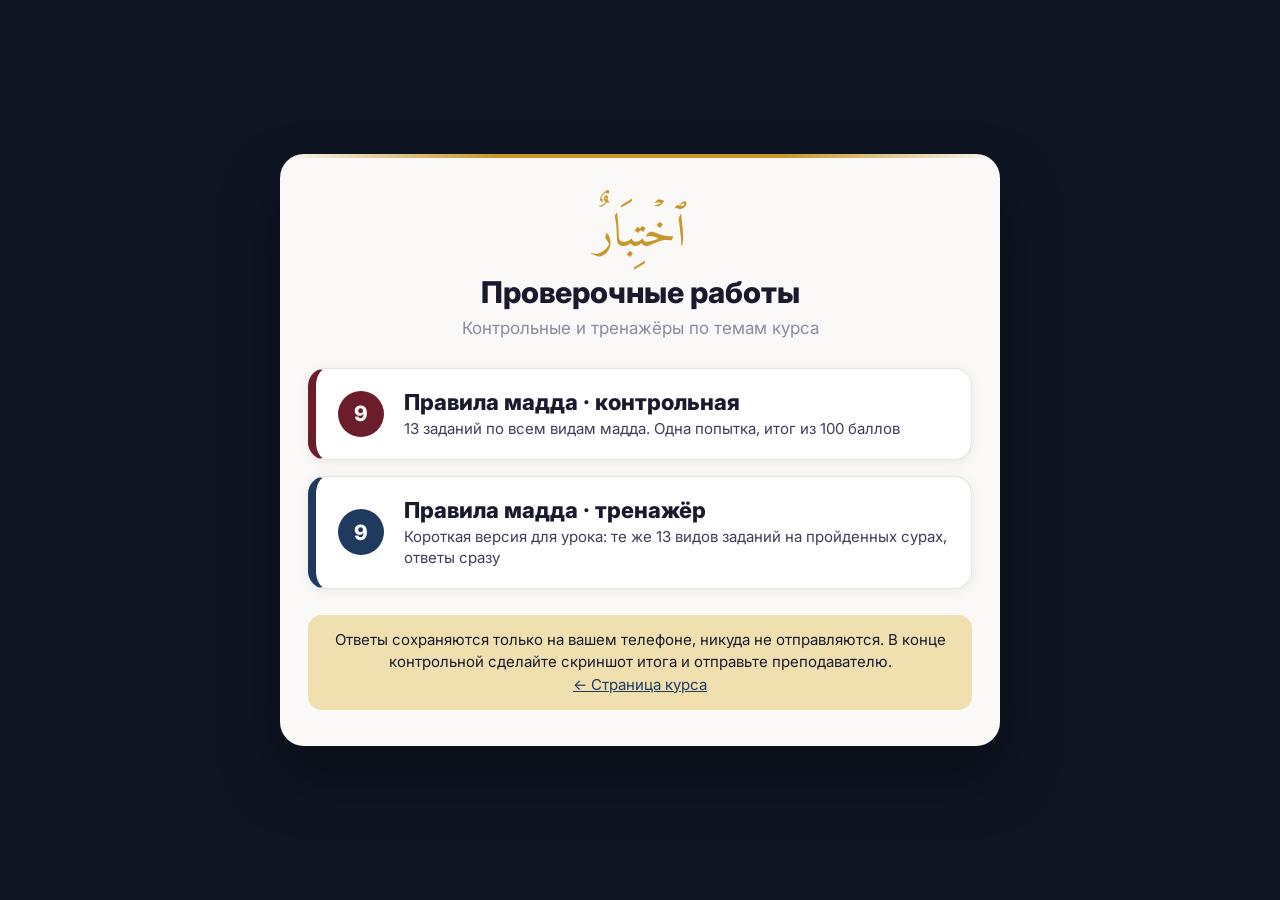
==== proverka/index.html @ 13a0b1c0 "Тренажёр по мадду: короткая версия для урока (45 мест вместо 71, Аль-Фаджр 25–28) Co-Authored-By: Cl" ====
<!DOCTYPE html>
<html lang="ru">
<head>
<meta charset="UTF-8">
<meta name="viewport" content="width=device-width, initial-scale=1.0, viewport-fit=cover">
<meta name="color-scheme" content="light only">
<meta name="description" content="Интерактивные уроки таджвида: правила чтения Корана с примерами из сур.">
<meta property="og:type" content="website">
<meta property="og:title" content="Курс таджвида">
<meta property="og:description" content="Интерактивные уроки · правила чтения Корана">
<meta property="og:url" content="https://dzhos7465-dotcom.github.io/tajweed-kurs/">
<meta property="og:image" content="https://dzhos7465-dotcom.github.io/tajweed-kurs/preview.jpg">
<meta property="og:image:width" content="1200">
<meta property="og:image:height" content="630">
<meta name="twitter:card" content="summary_large_image">
<meta name="twitter:image" content="https://dzhos7465-dotcom.github.io/tajweed-kurs/preview.jpg">
<title>Проверочные работы</title>
<link href="https://fonts.googleapis.com/css2?family=Inter:wght@400;600;800&family=Amiri:wght@700&display=swap" rel="stylesheet">
<style>
:root{--ink:#1a1a2e;--ink-mid:#3d3d5c;--ink-soft:#8a8aa0;--accent:#1e3a5f;--gold:#c8972a;--gold-light:#f0e0b0;--heavy:#6B1D2C;--bg:#faf9f7}
*{box-sizing:border-box;margin:0;padding:0}
body{background:#0f1623;font-family:Inter,-apple-system,sans-serif;min-height:100vh;display:flex;align-items:center;justify-content:center;padding:24px 16px}
.wrap{background:var(--bg);border-radius:24px;max-width:720px;width:100%;padding:44px 28px 36px;position:relative;overflow:hidden;box-shadow:0 30px 60px rgba(0,0,0,.4)}
.wrap::before{content:'';position:absolute;top:0;left:0;right:0;height:4px;background:linear-gradient(90deg,transparent,var(--gold) 30%,var(--gold) 70%,transparent)}
.ar{font-family:Amiri,serif;font-size:46px;color:var(--gold);text-align:center;direction:rtl;line-height:1.6}
h1{font-size:30px;font-weight:800;color:var(--ink);text-align:center;margin-top:2px}
.sub{font-size:17px;color:var(--ink-soft);text-align:center;margin-top:8px}
.cards{display:flex;flex-direction:column;gap:16px;margin-top:30px}
a.card{display:flex;align-items:center;gap:20px;text-decoration:none;background:#fff;border:1.5px solid #e8e4dc;border-left:8px solid var(--heavy);border-radius:18px;padding:20px 22px;box-shadow:0 2px 12px rgba(26,26,46,.07);transition:transform .15s}
a.card:hover{transform:translateY(-3px)}
a.card.one{border-left-color:var(--accent)}
.num{flex:0 0 46px;height:46px;border-radius:50%;background:var(--heavy);color:#fff;font-weight:800;font-size:21px;display:flex;align-items:center;justify-content:center}
.one .num{background:var(--accent)}
.t{font-size:22px;font-weight:800;color:var(--ink)}
.d{font-size:15px;color:var(--ink-mid);margin-top:3px;line-height:1.4}
.note{margin-top:26px;background:var(--gold-light);border-radius:14px;padding:14px 18px;font-size:15px;color:var(--ink);line-height:1.5;text-align:center}
</style>
</head>
<body>
<div class="wrap">
<div class="ar">ٱخۡتِبَارٌ</div>
<h1>Проверочные работы</h1>
<div class="sub">Контрольные и тренажёры по темам курса</div>
<div class="cards">
<!--PROVERKA-->
<a class="card" href="madd-kontrolnaya.html"><div class="num">9</div><div><div class="t">Правила мадда · контрольная</div><div class="d">13 заданий по всем видам мадда. Одна попытка, итог из 100 баллов</div></div></a>
<a class="card one" href="madd-trenazher.html"><div class="num">9</div><div><div class="t">Правила мадда · тренажёр</div><div class="d">Короткая версия для урока: те же 13 видов заданий на пройденных сурах, ответы сразу</div></div></a>
</div>
<div class="note">Ответы сохраняются только на вашем телефоне, никуда не отправляются. В конце контрольной сделайте скриншот итога и отправьте преподавателю.<br><a href="../" style="color:var(--accent)">← Страница курса</a></div>
</div>
</body>
</html>
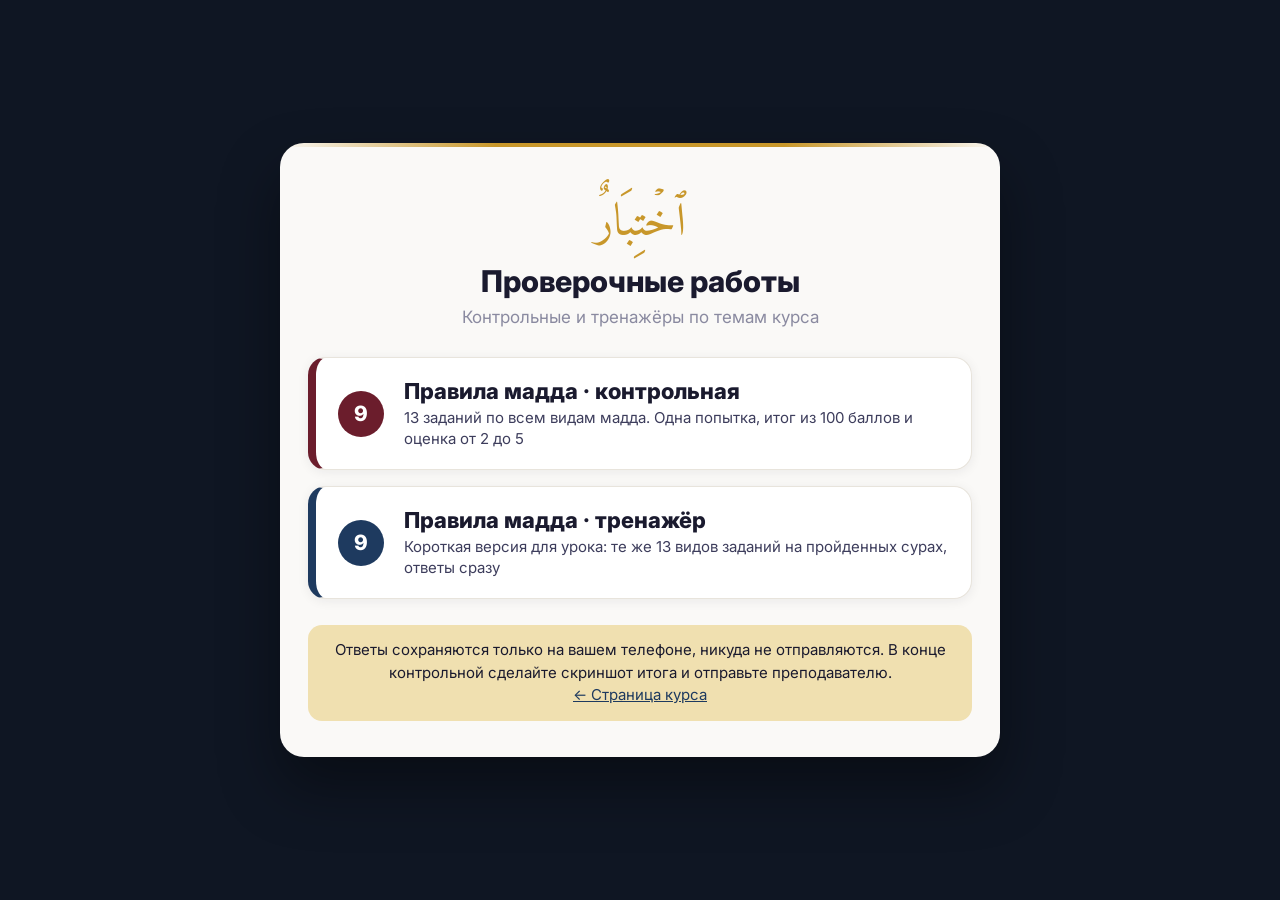
==== commit 7d66f790: "Проверочные работы: оценка 2–5 с минусами, сдано от 50 баллов Co-Authored-By: Claude Opus 5.5 <norep" ====
--- a/proverka/index.html
+++ b/proverka/index.html
@@ -43,7 +43,7 @@
 <div class="sub">Контрольные и тренажёры по темам курса</div>
 <div class="cards">
 <!--PROVERKA-->
-<a class="card" href="madd-kontrolnaya.html"><div class="num">9</div><div><div class="t">Правила мадда · контрольная</div><div class="d">13 заданий по всем видам мадда. Одна попытка, итог из 100 баллов</div></div></a>
+<a class="card" href="madd-kontrolnaya.html"><div class="num">9</div><div><div class="t">Правила мадда · контрольная</div><div class="d">13 заданий по всем видам мадда. Одна попытка, итог из 100 баллов и оценка от 2 до 5</div></div></a>
 <a class="card one" href="madd-trenazher.html"><div class="num">9</div><div><div class="t">Правила мадда · тренажёр</div><div class="d">Короткая версия для урока: те же 13 видов заданий на пройденных сурах, ответы сразу</div></div></a>
 </div>
 <div class="note">Ответы сохраняются только на вашем телефоне, никуда не отправляются. В конце контрольной сделайте скриншот итога и отправьте преподавателю.<br><a href="../" style="color:var(--accent)">← Страница курса</a></div>
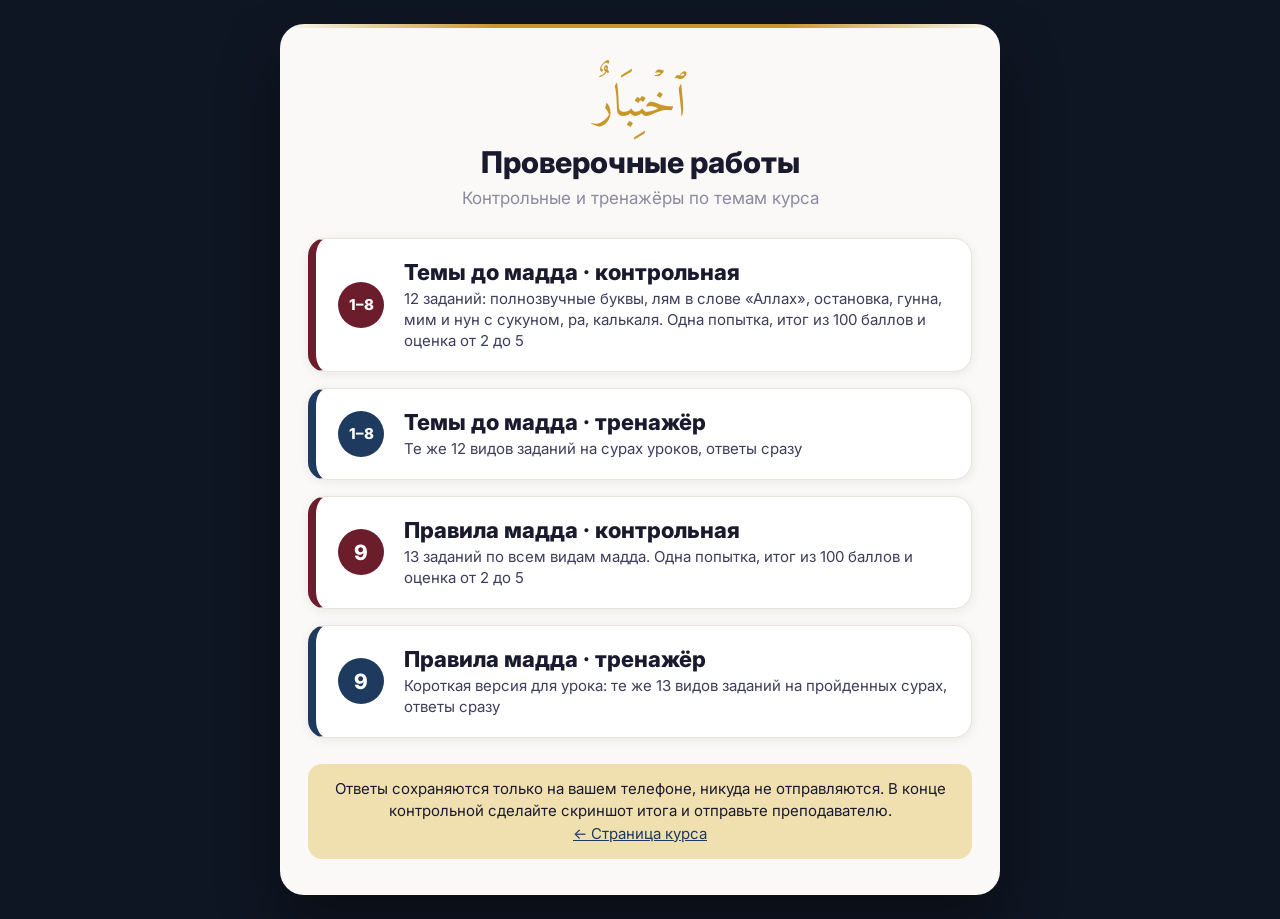
==== commit f098ef28: "Проверочные работы: общий движок src/proverka/engine; контрольная и тренажёр по темам до мадда (do-m" ====
--- a/proverka/index.html
+++ b/proverka/index.html
@@ -43,6 +43,8 @@
 <div class="sub">Контрольные и тренажёры по темам курса</div>
 <div class="cards">
 <!--PROVERKA-->
+<a class="card" href="do-madda-kontrolnaya.html"><div class="num" style="font-size:15px">1–8</div><div><div class="t">Темы до мадда · контрольная</div><div class="d">12 заданий: полнозвучные буквы, лям в слове «Аллах», остановка, гунна, мим и нун с сукуном, ра, калькаля. Одна попытка, итог из 100 баллов и оценка от 2 до 5</div></div></a>
+<a class="card one" href="do-madda-trenazher.html"><div class="num" style="font-size:15px">1–8</div><div><div class="t">Темы до мадда · тренажёр</div><div class="d">Те же 12 видов заданий на сурах уроков, ответы сразу</div></div></a>
 <a class="card" href="madd-kontrolnaya.html"><div class="num">9</div><div><div class="t">Правила мадда · контрольная</div><div class="d">13 заданий по всем видам мадда. Одна попытка, итог из 100 баллов и оценка от 2 до 5</div></div></a>
 <a class="card one" href="madd-trenazher.html"><div class="num">9</div><div><div class="t">Правила мадда · тренажёр</div><div class="d">Короткая версия для урока: те же 13 видов заданий на пройденных сурах, ответы сразу</div></div></a>
 </div>
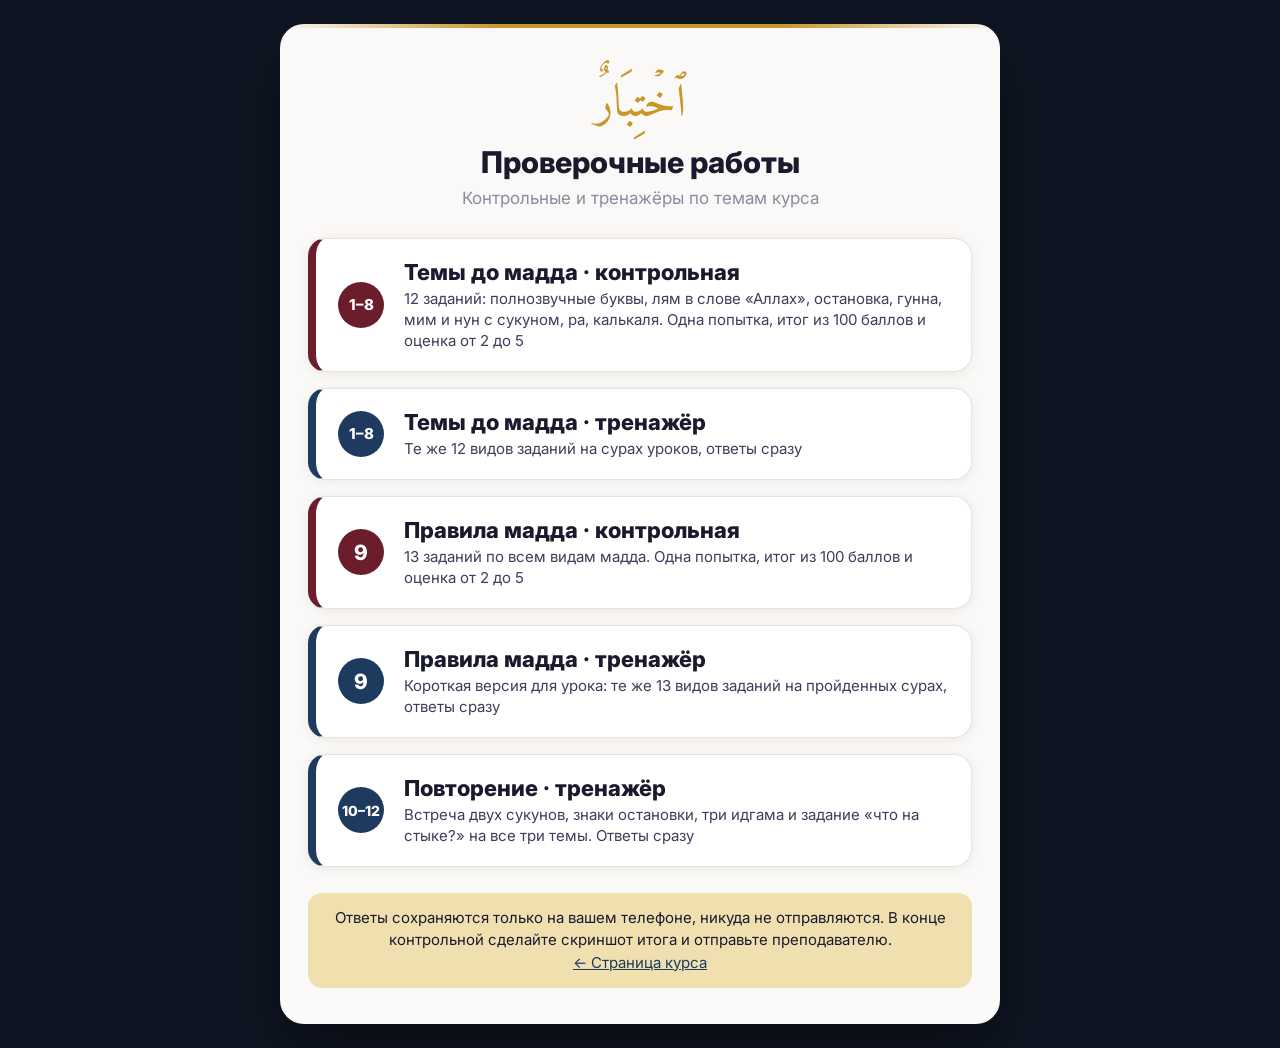
==== commit 102aa9ea: "Тренажёр-повторение: встреча двух сукунов, знаки остановки, три идгама Co-Authored-By: Claude Opus 5" ====
--- a/proverka/index.html
+++ b/proverka/index.html
@@ -47,6 +47,7 @@
 <a class="card one" href="do-madda-trenazher.html"><div class="num" style="font-size:15px">1–8</div><div><div class="t">Темы до мадда · тренажёр</div><div class="d">Те же 12 видов заданий на сурах уроков, ответы сразу</div></div></a>
 <a class="card" href="madd-kontrolnaya.html"><div class="num">9</div><div><div class="t">Правила мадда · контрольная</div><div class="d">13 заданий по всем видам мадда. Одна попытка, итог из 100 баллов и оценка от 2 до 5</div></div></a>
 <a class="card one" href="madd-trenazher.html"><div class="num">9</div><div><div class="t">Правила мадда · тренажёр</div><div class="d">Короткая версия для урока: те же 13 видов заданий на пройденных сурах, ответы сразу</div></div></a>
+<a class="card one" href="povtor-trenazher.html"><div class="num" style="font-size:14px">10–12</div><div><div class="t">Повторение · тренажёр</div><div class="d">Встреча двух сукунов, знаки остановки, три идгама и задание «что на стыке?» на все три темы. Ответы сразу</div></div></a>
 </div>
 <div class="note">Ответы сохраняются только на вашем телефоне, никуда не отправляются. В конце контрольной сделайте скриншот итога и отправьте преподавателю.<br><a href="../" style="color:var(--accent)">← Страница курса</a></div>
 </div>
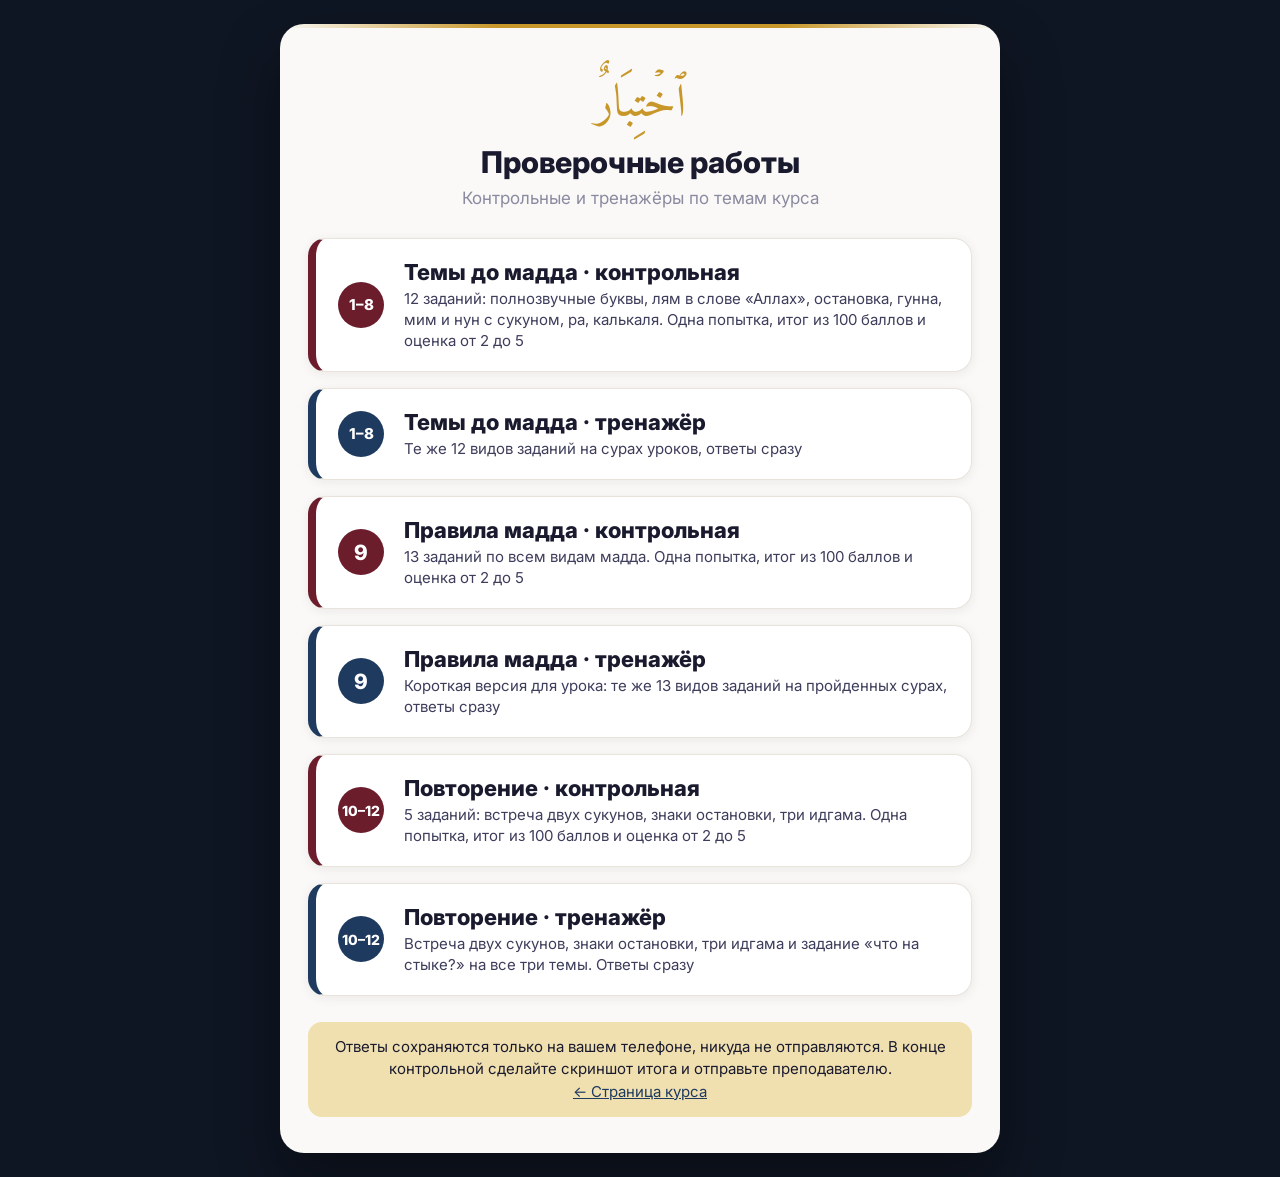
==== commit 31120d0e: "Контрольная-повторение: встреча двух сукунов, знаки остановки, три идгама (без задания «что на стыке" ====
--- a/proverka/index.html
+++ b/proverka/index.html
@@ -47,6 +47,7 @@
 <a class="card one" href="do-madda-trenazher.html"><div class="num" style="font-size:15px">1–8</div><div><div class="t">Темы до мадда · тренажёр</div><div class="d">Те же 12 видов заданий на сурах уроков, ответы сразу</div></div></a>
 <a class="card" href="madd-kontrolnaya.html"><div class="num">9</div><div><div class="t">Правила мадда · контрольная</div><div class="d">13 заданий по всем видам мадда. Одна попытка, итог из 100 баллов и оценка от 2 до 5</div></div></a>
 <a class="card one" href="madd-trenazher.html"><div class="num">9</div><div><div class="t">Правила мадда · тренажёр</div><div class="d">Короткая версия для урока: те же 13 видов заданий на пройденных сурах, ответы сразу</div></div></a>
+<a class="card" href="povtor-kontrolnaya.html"><div class="num" style="font-size:14px">10–12</div><div><div class="t">Повторение · контрольная</div><div class="d">5 заданий: встреча двух сукунов, знаки остановки, три идгама. Одна попытка, итог из 100 баллов и оценка от 2 до 5</div></div></a>
 <a class="card one" href="povtor-trenazher.html"><div class="num" style="font-size:14px">10–12</div><div><div class="t">Повторение · тренажёр</div><div class="d">Встреча двух сукунов, знаки остановки, три идгама и задание «что на стыке?» на все три темы. Ответы сразу</div></div></a>
 </div>
 <div class="note">Ответы сохраняются только на вашем телефоне, никуда не отправляются. В конце контрольной сделайте скриншот итога и отправьте преподавателю.<br><a href="../" style="color:var(--accent)">← Страница курса</a></div>
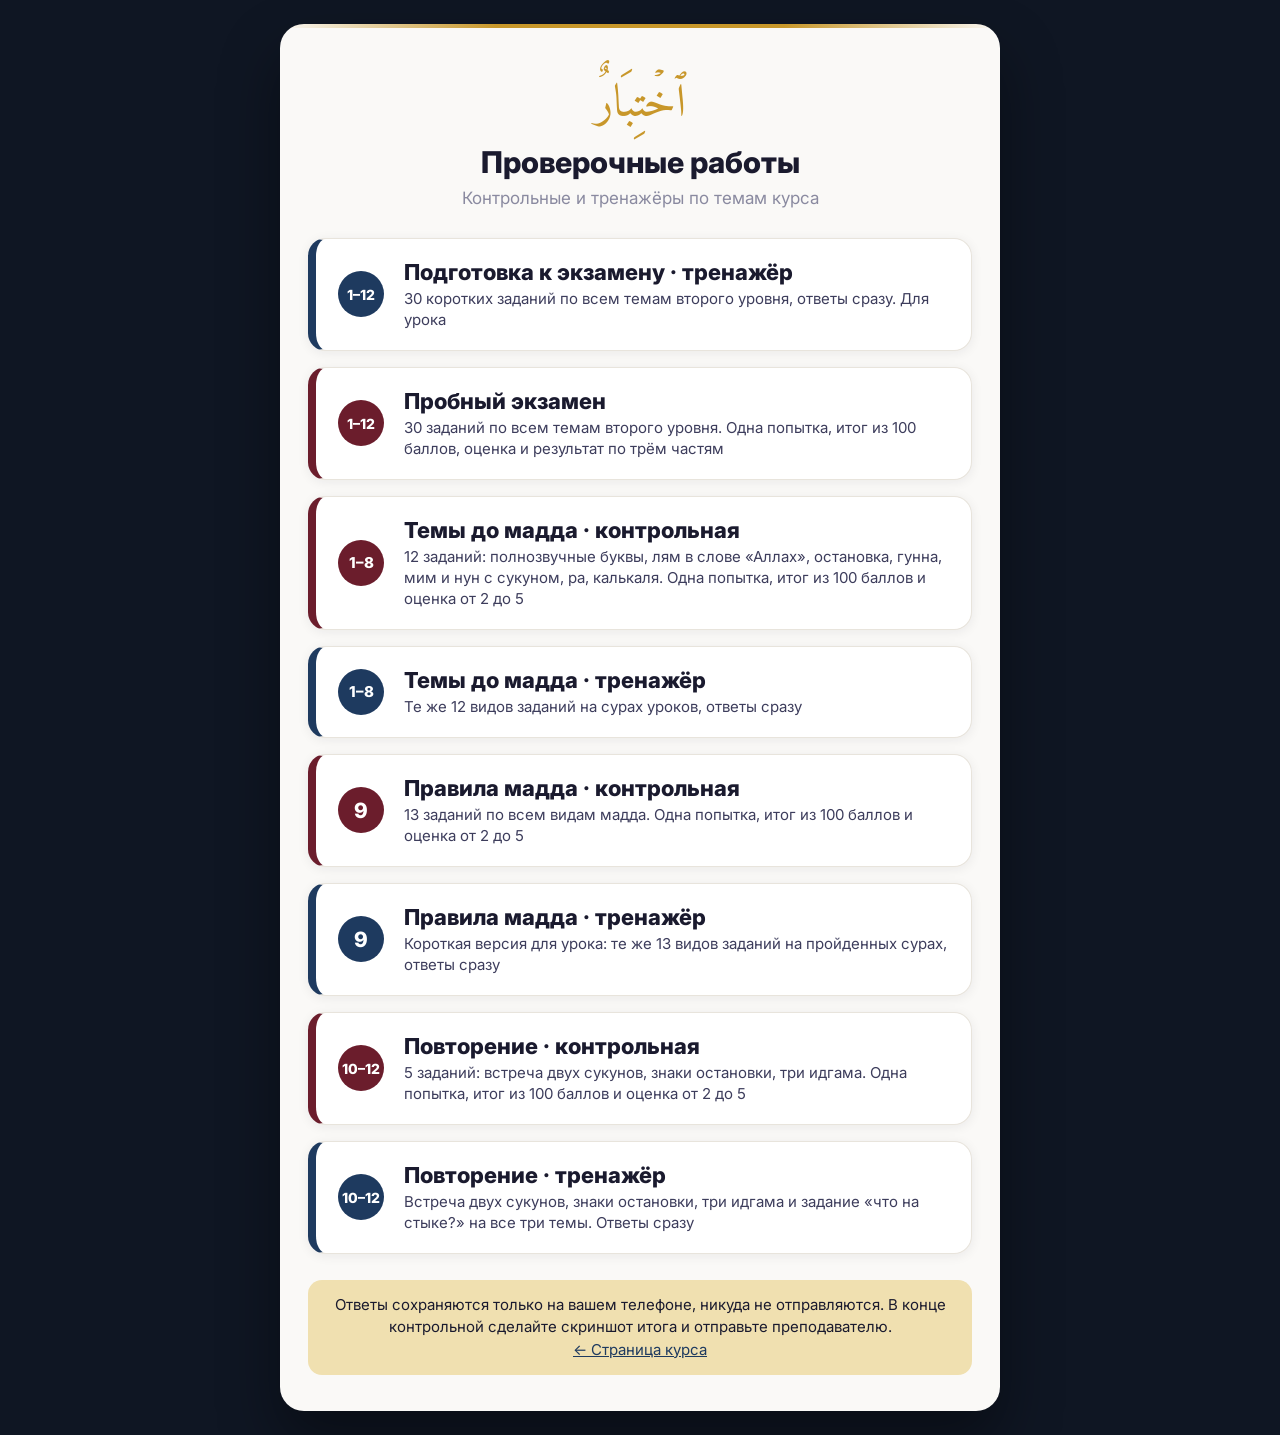
==== commit e01aa53d: "Пробный экзамен и тренажёр к экзамену по всему второму уровню (30 видов заданий, итог по частям) Co-" ====
--- a/proverka/index.html
+++ b/proverka/index.html
@@ -43,6 +43,8 @@
 <div class="sub">Контрольные и тренажёры по темам курса</div>
 <div class="cards">
 <!--PROVERKA-->
+<a class="card one" href="probnyj-trenazher.html"><div class="num" style="font-size:14px">1–12</div><div><div class="t">Подготовка к экзамену · тренажёр</div><div class="d">30 коротких заданий по всем темам второго уровня, ответы сразу. Для урока</div></div></a>
+<a class="card" href="probnyj-kontrolnaya.html"><div class="num" style="font-size:14px">1–12</div><div><div class="t">Пробный экзамен</div><div class="d">30 заданий по всем темам второго уровня. Одна попытка, итог из 100 баллов, оценка и результат по трём частям</div></div></a>
 <a class="card" href="do-madda-kontrolnaya.html"><div class="num" style="font-size:15px">1–8</div><div><div class="t">Темы до мадда · контрольная</div><div class="d">12 заданий: полнозвучные буквы, лям в слове «Аллах», остановка, гунна, мим и нун с сукуном, ра, калькаля. Одна попытка, итог из 100 баллов и оценка от 2 до 5</div></div></a>
 <a class="card one" href="do-madda-trenazher.html"><div class="num" style="font-size:15px">1–8</div><div><div class="t">Темы до мадда · тренажёр</div><div class="d">Те же 12 видов заданий на сурах уроков, ответы сразу</div></div></a>
 <a class="card" href="madd-kontrolnaya.html"><div class="num">9</div><div><div class="t">Правила мадда · контрольная</div><div class="d">13 заданий по всем видам мадда. Одна попытка, итог из 100 баллов и оценка от 2 до 5</div></div></a>
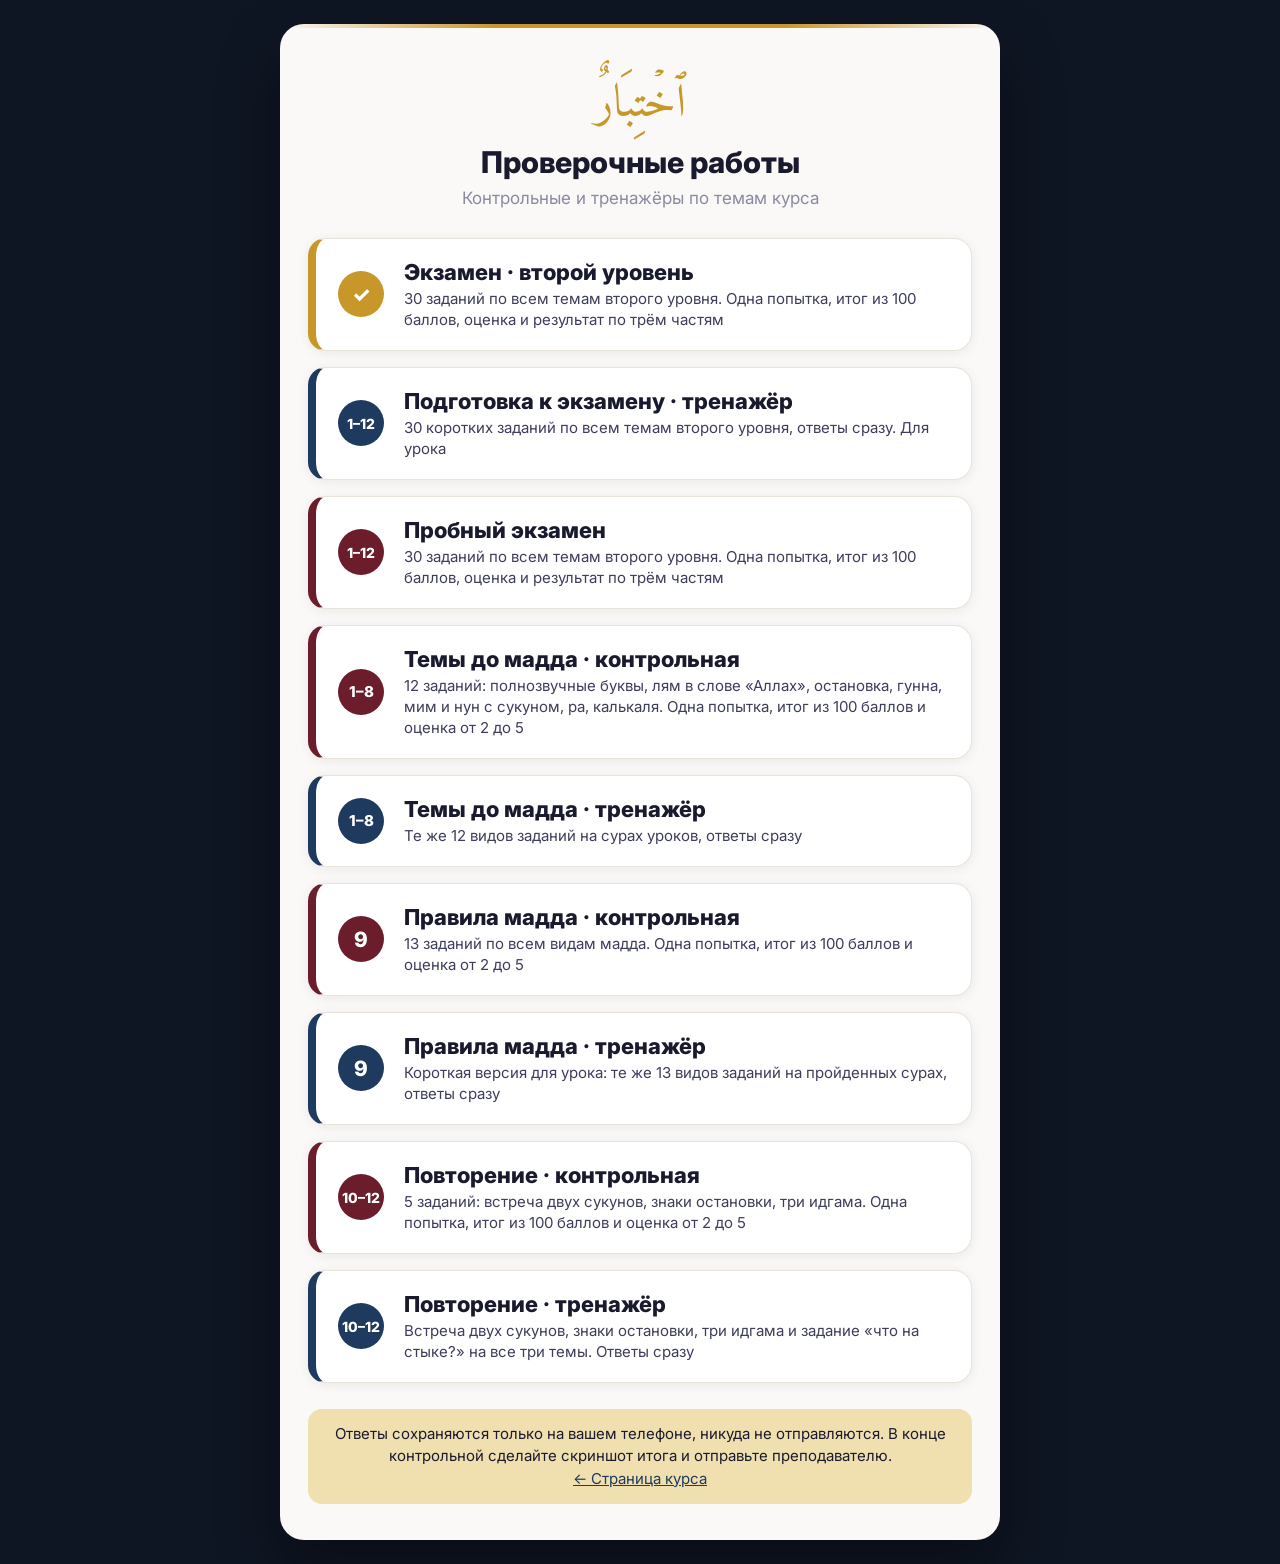
==== commit 56c5cb09: "Экзамен второго уровня (ekzamen.html): полная версия пробного экзамена, своя попытка Co-Authored-By:" ====
--- a/proverka/index.html
+++ b/proverka/index.html
@@ -43,6 +43,7 @@
 <div class="sub">Контрольные и тренажёры по темам курса</div>
 <div class="cards">
 <!--PROVERKA-->
+<a class="card" href="ekzamen.html" style="border-left-color:var(--gold)"><div class="num" style="background:var(--gold)">✓</div><div><div class="t">Экзамен · второй уровень</div><div class="d">30 заданий по всем темам второго уровня. Одна попытка, итог из 100 баллов, оценка и результат по трём частям</div></div></a>
 <a class="card one" href="probnyj-trenazher.html"><div class="num" style="font-size:14px">1–12</div><div><div class="t">Подготовка к экзамену · тренажёр</div><div class="d">30 коротких заданий по всем темам второго уровня, ответы сразу. Для урока</div></div></a>
 <a class="card" href="probnyj-kontrolnaya.html"><div class="num" style="font-size:14px">1–12</div><div><div class="t">Пробный экзамен</div><div class="d">30 заданий по всем темам второго уровня. Одна попытка, итог из 100 баллов, оценка и результат по трём частям</div></div></a>
 <a class="card" href="do-madda-kontrolnaya.html"><div class="num" style="font-size:15px">1–8</div><div><div class="t">Темы до мадда · контрольная</div><div class="d">12 заданий: полнозвучные буквы, лям в слове «Аллах», остановка, гунна, мим и нун с сукуном, ра, калькаля. Одна попытка, итог из 100 баллов и оценка от 2 до 5</div></div></a>
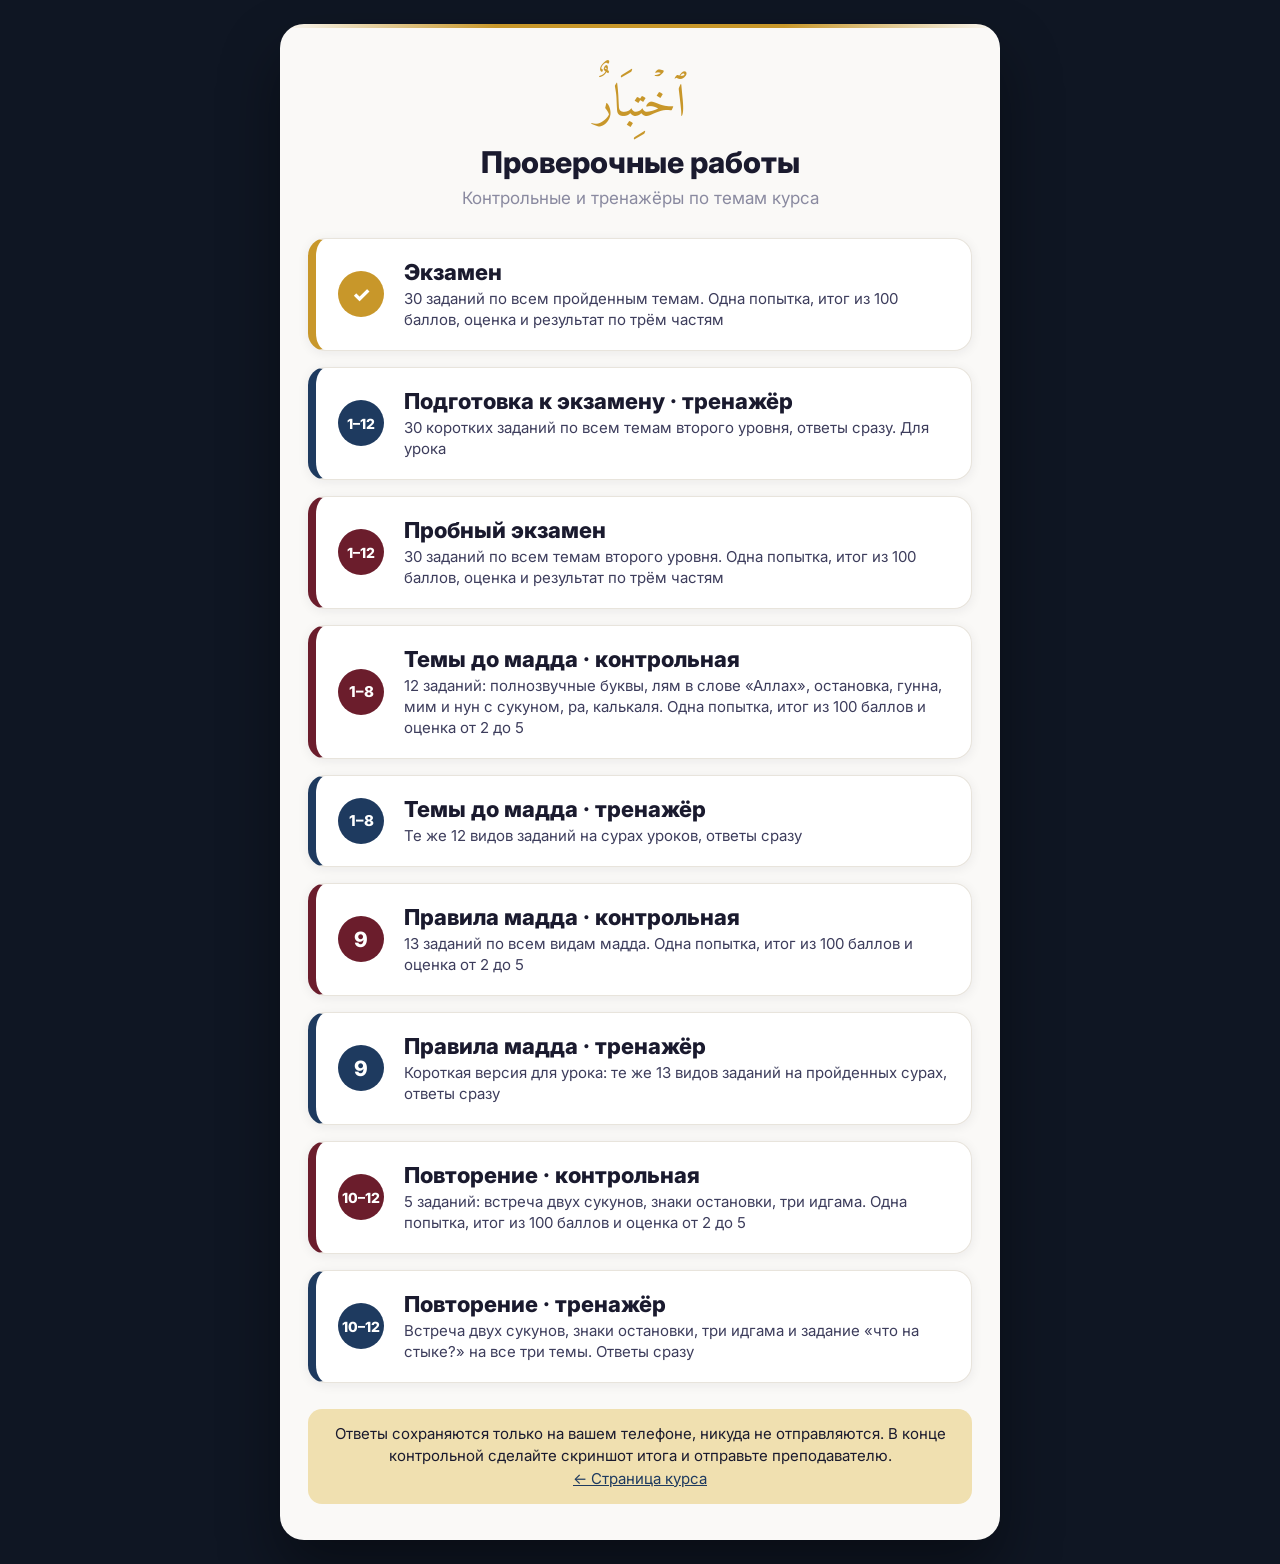
==== commit 597322db: "Экзамен: новые места вместо мест из тренажёра 20.11 (verify.py проверяет), ответы перемешаны, без «в" ====
--- a/proverka/index.html
+++ b/proverka/index.html
@@ -43,7 +43,7 @@
 <div class="sub">Контрольные и тренажёры по темам курса</div>
 <div class="cards">
 <!--PROVERKA-->
-<a class="card" href="ekzamen.html" style="border-left-color:var(--gold)"><div class="num" style="background:var(--gold)">✓</div><div><div class="t">Экзамен · второй уровень</div><div class="d">30 заданий по всем темам второго уровня. Одна попытка, итог из 100 баллов, оценка и результат по трём частям</div></div></a>
+<a class="card" href="ekzamen.html" style="border-left-color:var(--gold)"><div class="num" style="background:var(--gold)">✓</div><div><div class="t">Экзамен</div><div class="d">30 заданий по всем пройденным темам. Одна попытка, итог из 100 баллов, оценка и результат по трём частям</div></div></a>
 <a class="card one" href="probnyj-trenazher.html"><div class="num" style="font-size:14px">1–12</div><div><div class="t">Подготовка к экзамену · тренажёр</div><div class="d">30 коротких заданий по всем темам второго уровня, ответы сразу. Для урока</div></div></a>
 <a class="card" href="probnyj-kontrolnaya.html"><div class="num" style="font-size:14px">1–12</div><div><div class="t">Пробный экзамен</div><div class="d">30 заданий по всем темам второго уровня. Одна попытка, итог из 100 баллов, оценка и результат по трём частям</div></div></a>
 <a class="card" href="do-madda-kontrolnaya.html"><div class="num" style="font-size:15px">1–8</div><div><div class="t">Темы до мадда · контрольная</div><div class="d">12 заданий: полнозвучные буквы, лям в слове «Аллах», остановка, гунна, мим и нун с сукуном, ра, калькаля. Одна попытка, итог из 100 баллов и оценка от 2 до 5</div></div></a>
